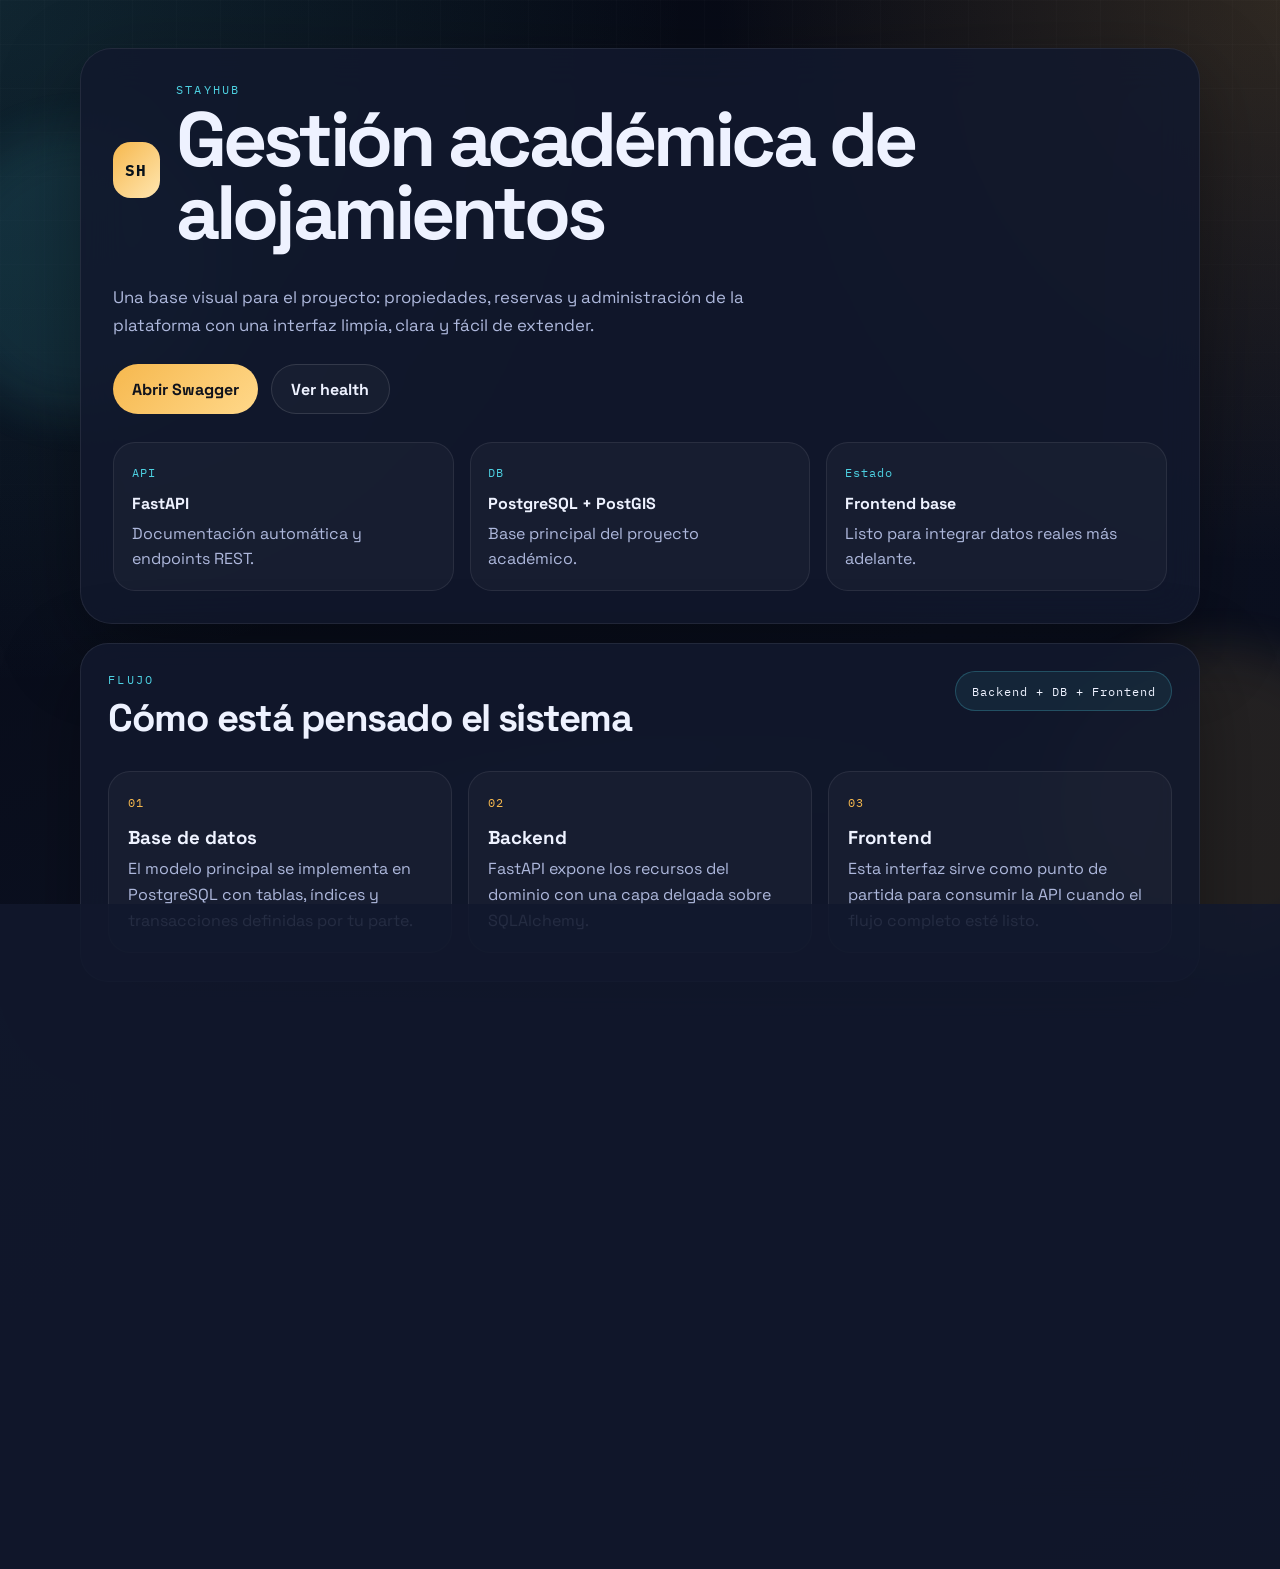
==== frontend/index.html @ 6fa6e51d "Frontend básico proporcionado por copilot" ====
<!doctype html>
<html lang="es">
  <head>
    <meta charset="UTF-8" />
    <meta name="viewport" content="width=device-width, initial-scale=1.0" />
    <title>StayHub | Gestión de Alojamientos</title>
    <meta
      name="description"
      content="Interfaz básica de StayHub para visualizar propiedades, reservas y estado del sistema."
    />
    <link rel="preconnect" href="https://fonts.googleapis.com" />
    <link rel="preconnect" href="https://fonts.gstatic.com" crossorigin />
    <link
      href="https://fonts.googleapis.com/css2?family=Space+Grotesk:wght@400;500;700&family=IBM+Plex+Mono:wght@400;500&display=swap"
      rel="stylesheet"
    />
    <link rel="stylesheet" href="styles.css" />
  </head>
  <body>
    <div class="backdrop backdrop-a"></div>
    <div class="backdrop backdrop-b"></div>

    <main class="shell">
      <header class="hero reveal">
        <div class="brand-row">
          <div class="brand-mark" aria-hidden="true">SH</div>
          <div>
            <p class="eyebrow">StayHub</p>
            <h1>Gestión académica de alojamientos</h1>
          </div>
        </div>

        <p class="hero-copy">
          Una base visual para el proyecto: propiedades, reservas y administración
          de la plataforma con una interfaz limpia, clara y fácil de extender.
        </p>

        <div class="hero-actions">
          <a class="button button-primary" href="http://localhost:8000/docs" target="_blank" rel="noreferrer">
            Abrir Swagger
          </a>
          <a class="button button-secondary" href="http://localhost:8000/health" target="_blank" rel="noreferrer">
            Ver health
          </a>
        </div>

        <section class="stats-grid" aria-label="Resumen del sistema">
          <article class="stat-card">
            <span class="stat-label">API</span>
            <strong>FastAPI</strong>
            <p>Documentación automática y endpoints REST.</p>
          </article>
          <article class="stat-card">
            <span class="stat-label">DB</span>
            <strong>PostgreSQL + PostGIS</strong>
            <p>Base principal del proyecto académico.</p>
          </article>
          <article class="stat-card">
            <span class="stat-label">Estado</span>
            <strong>Frontend base</strong>
            <p>Listo para integrar datos reales más adelante.</p>
          </article>
        </section>
      </header>

      <section class="panel reveal" style="--delay: 120ms">
        <div class="panel-head">
          <div>
            <p class="eyebrow">Flujo</p>
            <h2>Cómo está pensado el sistema</h2>
          </div>
          <span class="chip">Backend + DB + Frontend</span>
        </div>

        <div class="flow-grid">
          <article class="flow-card">
            <span class="flow-index">01</span>
            <h3>Base de datos</h3>
            <p>
              El modelo principal se implementa en PostgreSQL con tablas, índices
              y transacciones definidas por tu parte.
            </p>
          </article>
          <article class="flow-card">
            <span class="flow-index">02</span>
            <h3>Backend</h3>
            <p>
              FastAPI expone los recursos del dominio con una capa delgada sobre
              SQLAlchemy.
            </p>
          </article>
          <article class="flow-card">
            <span class="flow-index">03</span>
            <h3>Frontend</h3>
            <p>
              Esta interfaz sirve como punto de partida para consumir la API cuando
              el flujo completo esté listo.
            </p>
          </article>
        </div>
      </section>

      <section class="panel split reveal" style="--delay: 220ms">
        <div>
          <p class="eyebrow">Recursos</p>
          <h2>Endpoints principales</h2>
          <div class="endpoint-list" id="endpoint-list"></div>
        </div>

        <aside class="console-card">
          <p class="eyebrow">Vista previa</p>
          <h2>Panel de control</h2>
          <pre><code>GET /health
GET /usuarios
GET /propiedades
GET /reservas</code></pre>
          <p class="console-note">
            Cuando la base de datos esté finalizada, este frontend podrá conectarse
            a la API y mostrar datos reales.
          </p>
        </aside>
      </section>
    </main>

    <script src="app.js"></script>
  </body>
</html>
---- frontend/styles.css ----
:root {
  color-scheme: dark;
  --bg: #0b1020;
  --bg-soft: rgba(15, 20, 38, 0.75);
  --panel: rgba(18, 24, 45, 0.88);
  --panel-border: rgba(255, 255, 255, 0.08);
  --text: #eef2ff;
  --muted: #aeb8dc;
  --accent: #f6b84e;
  --accent-2: #4dd0e1;
  --shadow: 0 24px 80px rgba(0, 0, 0, 0.35);
}

* {
  box-sizing: border-box;
}

html {
  scroll-behavior: smooth;
}

body {
  margin: 0;
  min-height: 100vh;
  font-family: "Space Grotesk", system-ui, sans-serif;
  color: var(--text);
  background:
    radial-gradient(circle at top left, rgba(77, 208, 225, 0.14), transparent 34%),
    radial-gradient(circle at top right, rgba(246, 184, 78, 0.16), transparent 28%),
    linear-gradient(160deg, #060913 0%, #0b1020 48%, #090d17 100%);
}

body::before {
  content: "";
  position: fixed;
  inset: 0;
  background-image: linear-gradient(rgba(255, 255, 255, 0.03) 1px, transparent 1px),
    linear-gradient(90deg, rgba(255, 255, 255, 0.03) 1px, transparent 1px);
  background-size: 44px 44px;
  mask-image: linear-gradient(to bottom, rgba(0, 0, 0, 0.5), transparent 88%);
  pointer-events: none;
}

.backdrop {
  position: fixed;
  border-radius: 999px;
  filter: blur(24px);
  pointer-events: none;
  opacity: 0.9;
}

.backdrop-a {
  width: 18rem;
  height: 18rem;
  left: -4rem;
  top: 8rem;
  background: rgba(77, 208, 225, 0.12);
}

.backdrop-b {
  width: 20rem;
  height: 20rem;
  right: -6rem;
  bottom: -4rem;
  background: rgba(246, 184, 78, 0.12);
}

.shell {
  position: relative;
  width: min(1120px, calc(100% - 2rem));
  margin: 0 auto;
  padding: 3rem 0 4rem;
}

.hero,
.panel {
  border: 1px solid var(--panel-border);
  background: var(--panel);
  box-shadow: var(--shadow);
  backdrop-filter: blur(20px);
}

.hero {
  border-radius: 32px;
  padding: 2rem;
}

.brand-row {
  display: flex;
  gap: 1rem;
  align-items: center;
  margin-bottom: 1.5rem;
}

.brand-mark {
  display: grid;
  place-items: center;
  width: 3.5rem;
  height: 3.5rem;
  border-radius: 1.1rem;
  color: #07111a;
  font-family: "IBM Plex Mono", monospace;
  font-weight: 700;
  letter-spacing: 0.08em;
  background: linear-gradient(135deg, var(--accent), #ffe6b0);
}

.eyebrow {
  margin: 0 0 0.4rem;
  font-family: "IBM Plex Mono", monospace;
  font-size: 0.78rem;
  letter-spacing: 0.18em;
  text-transform: uppercase;
  color: var(--accent-2);
}

h1,
h2,
h3,
p {
  margin-top: 0;
}

h1 {
  margin-bottom: 0.6rem;
  font-size: clamp(2.5rem, 6vw, 5rem);
  line-height: 0.95;
  letter-spacing: -0.05em;
}

h2 {
  margin-bottom: 0.8rem;
  font-size: clamp(1.6rem, 3vw, 2.4rem);
  letter-spacing: -0.04em;
}

.hero-copy {
  max-width: 62ch;
  margin-bottom: 1.5rem;
  color: var(--muted);
  font-size: 1.05rem;
  line-height: 1.7;
}

.hero-actions {
  display: flex;
  flex-wrap: wrap;
  gap: 0.8rem;
  margin-bottom: 1.75rem;
}

.button {
  display: inline-flex;
  align-items: center;
  justify-content: center;
  min-height: 3rem;
  padding: 0.85rem 1.2rem;
  border-radius: 999px;
  text-decoration: none;
  font-weight: 700;
  transition: transform 180ms ease, background 180ms ease, color 180ms ease, border-color 180ms ease;
}

.button:hover {
  transform: translateY(-2px);
}

.button-primary {
  color: #10131c;
  background: linear-gradient(135deg, var(--accent), #ffd88a);
}

.button-secondary {
  border: 1px solid rgba(255, 255, 255, 0.12);
  color: var(--text);
  background: rgba(255, 255, 255, 0.03);
}

.stats-grid,
.flow-grid {
  display: grid;
  gap: 1rem;
}

.stats-grid {
  grid-template-columns: repeat(3, minmax(0, 1fr));
}

.stat-card,
.flow-card,
.console-card {
  border: 1px solid rgba(255, 255, 255, 0.08);
  border-radius: 22px;
  background: rgba(255, 255, 255, 0.03);
}

.stat-card {
  padding: 1.1rem;
}

.stat-label,
.chip,
.flow-index {
  font-family: "IBM Plex Mono", monospace;
  font-size: 0.78rem;
  letter-spacing: 0.08em;
}

.stat-label {
  display: inline-block;
  margin-bottom: 0.8rem;
  color: var(--accent-2);
}

.stat-card strong,
.flow-card h3,
.console-card h2 {
  display: block;
  margin-bottom: 0.45rem;
}

.stat-card p,
.flow-card p,
.console-note,
.endpoint-item p {
  margin-bottom: 0;
  color: var(--muted);
  line-height: 1.6;
}

.panel {
  margin-top: 1.2rem;
  border-radius: 28px;
  padding: 1.7rem;
}

.panel-head,
.split {
  display: grid;
  gap: 1rem;
}

.panel-head {
  grid-template-columns: 1fr auto;
  align-items: start;
  margin-bottom: 1rem;
}

.chip {
  padding: 0.7rem 0.95rem;
  border-radius: 999px;
  border: 1px solid rgba(77, 208, 225, 0.25);
  color: var(--text);
  background: rgba(77, 208, 225, 0.08);
}

.flow-grid {
  grid-template-columns: repeat(3, minmax(0, 1fr));
}

.flow-card {
  padding: 1.2rem;
}

.flow-index {
  display: inline-flex;
  margin-bottom: 1rem;
  color: var(--accent);
}

.split {
  grid-template-columns: 1.2fr 0.8fr;
}

.endpoint-list {
  display: grid;
  gap: 0.85rem;
}

.endpoint-item {
  display: flex;
  justify-content: space-between;
  gap: 1rem;
  align-items: start;
  padding: 1rem 1.1rem;
  border-radius: 18px;
  background: rgba(255, 255, 255, 0.035);
  border: 1px solid rgba(255, 255, 255, 0.07);
}

.endpoint-item code,
.console-card code {
  font-family: "IBM Plex Mono", monospace;
  color: #f8d996;
}

.console-card {
  padding: 1.35rem;
}

.console-card pre {
  margin: 1rem 0;
  padding: 1rem;
  overflow: auto;
  border-radius: 18px;
  background: rgba(0, 0, 0, 0.3);
}

.reveal {
  opacity: 0;
  transform: translateY(18px);
  animation: rise 700ms ease forwards;
  animation-delay: var(--delay, 0ms);
}

@keyframes rise {
  to {
    opacity: 1;
    transform: translateY(0);
  }
}

@media (max-width: 900px) {
  .stats-grid,
  .flow-grid,
  .split,
  .panel-head {
    grid-template-columns: 1fr;
  }

  .hero {
    padding: 1.4rem;
  }

  .panel {
    padding: 1.25rem;
  }
}

@media (max-width: 640px) {
  .shell {
    width: min(100% - 1rem, 1120px);
    padding-top: 0.5rem;
  }

  h1 {
    font-size: clamp(2.1rem, 11vw, 3.4rem);
  }

  .hero-actions {
    flex-direction: column;
  }

  .button {
    width: 100%;
  }

  .endpoint-item {
    flex-direction: column;
  }
}
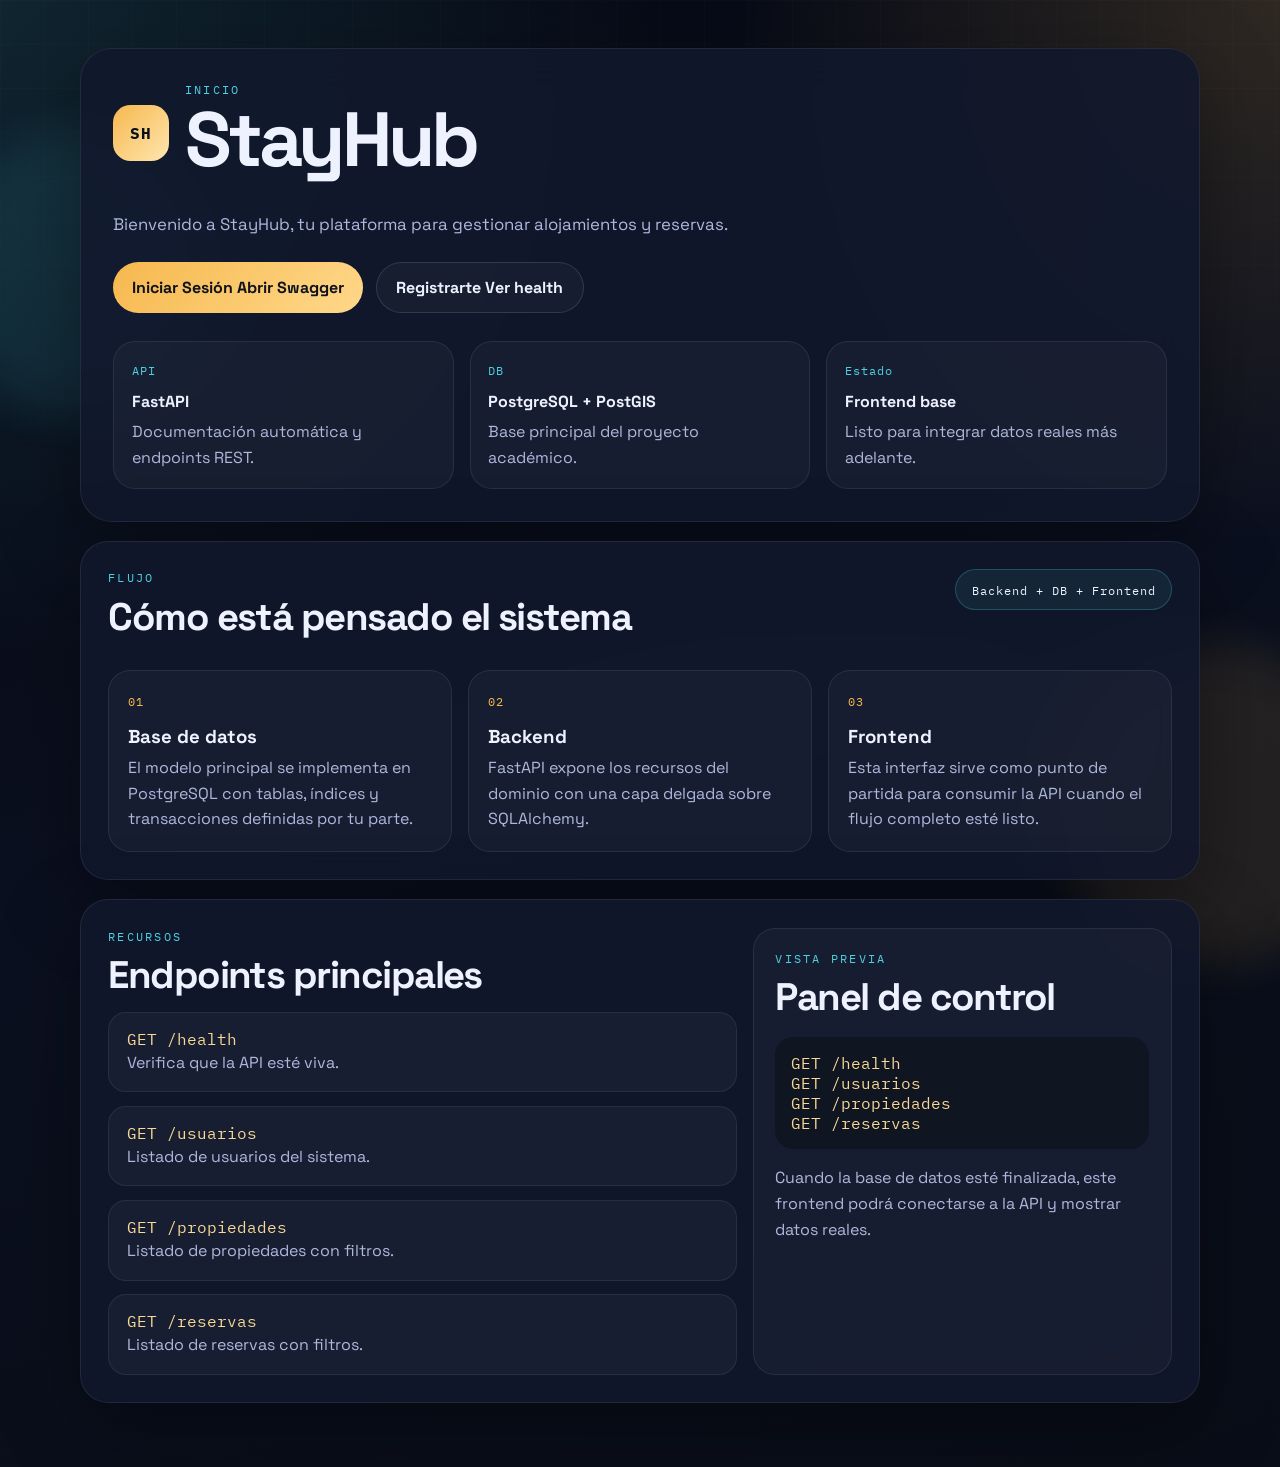
==== commit 75d9f7a5: "Update index.html" ====
--- a/frontend/index.html
+++ b/frontend/index.html
@@ -3,7 +3,7 @@
   <head>
     <meta charset="UTF-8" />
     <meta name="viewport" content="width=device-width, initial-scale=1.0" />
-    <title>StayHub | Gestión de Alojamientos</title>
+    <title>StayHub | Inicio</title>
     <meta
       name="description"
       content="Interfaz básica de StayHub para visualizar propiedades, reservas y estado del sistema."
@@ -25,21 +25,22 @@
         <div class="brand-row">
           <div class="brand-mark" aria-hidden="true">SH</div>
           <div>
-            <p class="eyebrow">StayHub</p>
-            <h1>Gestión académica de alojamientos</h1>
+            <p class="eyebrow">Inicio</p>
+            <h1>StayHub</h1>
           </div>
         </div>
 
         <p class="hero-copy">
-          Una base visual para el proyecto: propiedades, reservas y administración
-          de la plataforma con una interfaz limpia, clara y fácil de extender.
+          Bienvenido a StayHub, tu plataforma para gestionar alojamientos y reservas.
         </p>
 
         <div class="hero-actions">
           <a class="button button-primary" href="http://localhost:8000/docs" target="_blank" rel="noreferrer">
+            Iniciar Sesión
             Abrir Swagger
           </a>
           <a class="button button-secondary" href="http://localhost:8000/health" target="_blank" rel="noreferrer">
+            Registrarte
             Ver health
           </a>
         </div>
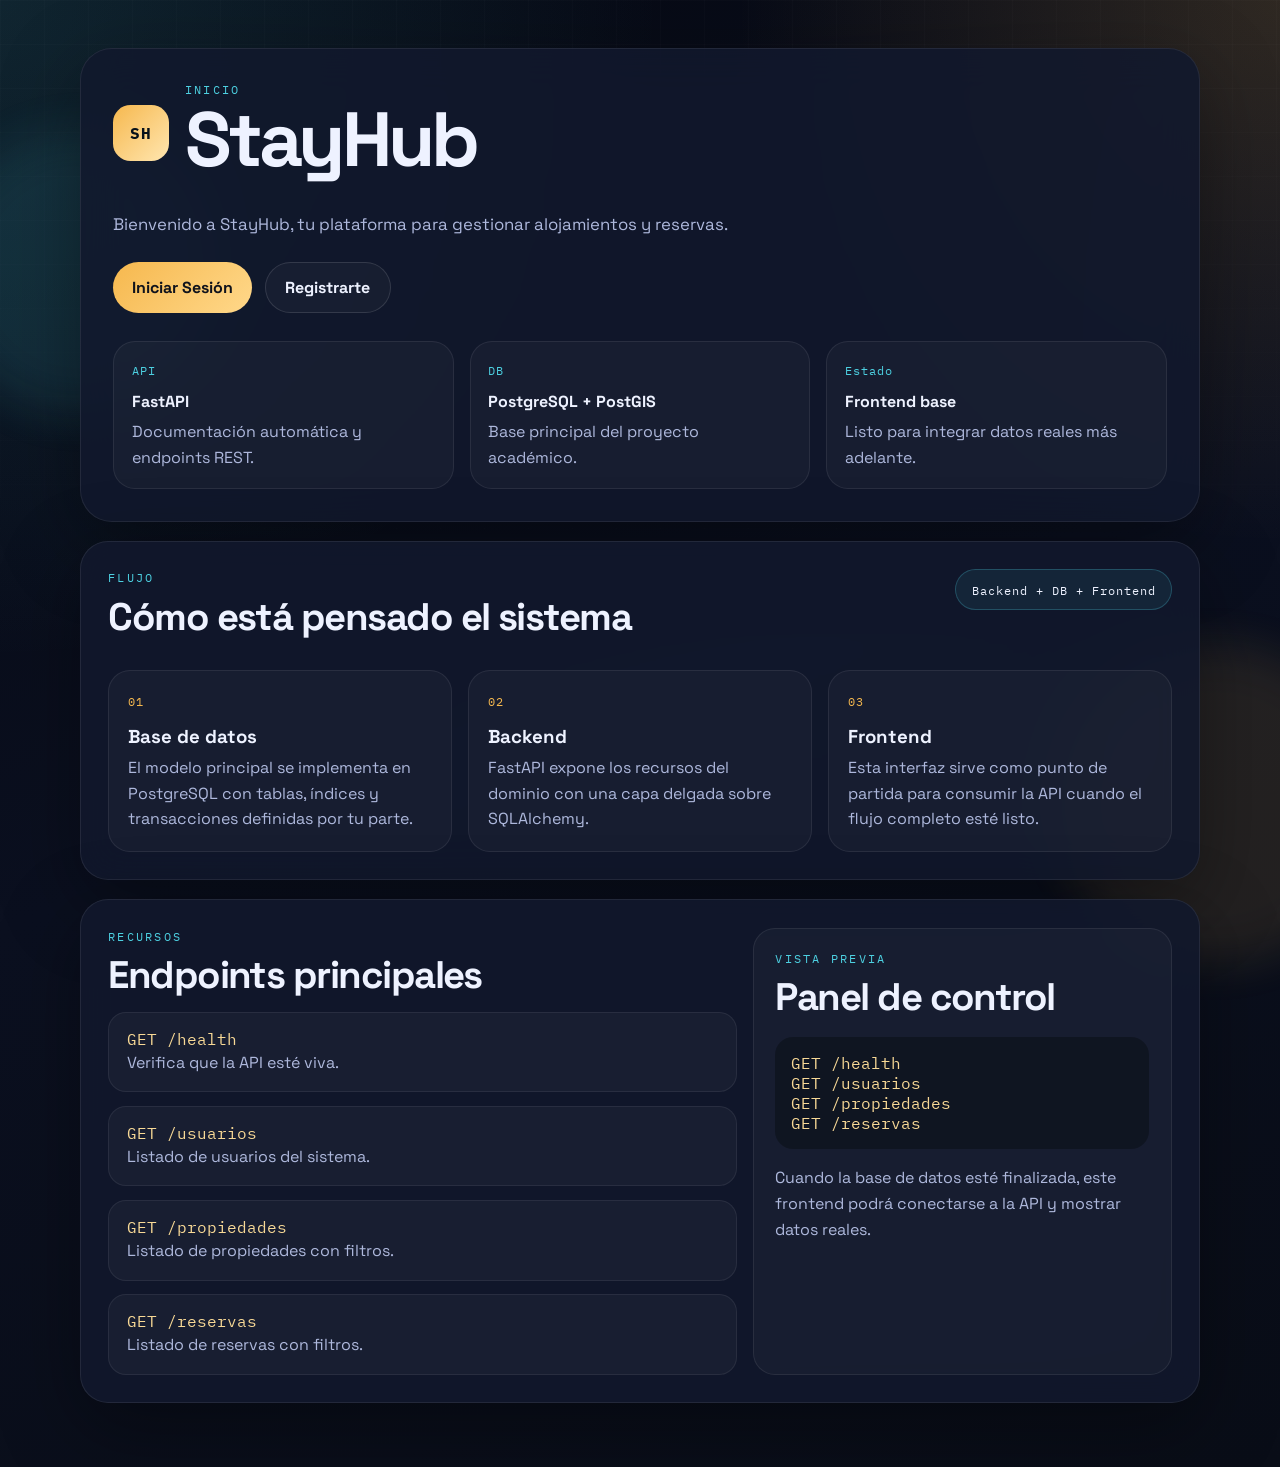
==== commit 73086426: "Frontend" ====
--- a/frontend/index.html
+++ b/frontend/index.html
@@ -37,11 +37,9 @@
         <div class="hero-actions">
           <a class="button button-primary" href="http://localhost:8000/docs" target="_blank" rel="noreferrer">
             Iniciar Sesión
-            Abrir Swagger
           </a>
-          <a class="button button-secondary" href="http://localhost:8000/health" target="_blank" rel="noreferrer">
+          <a class="button button-secondary" href="register.html">
             Registrarte
-            Ver health
           </a>
         </div>
 
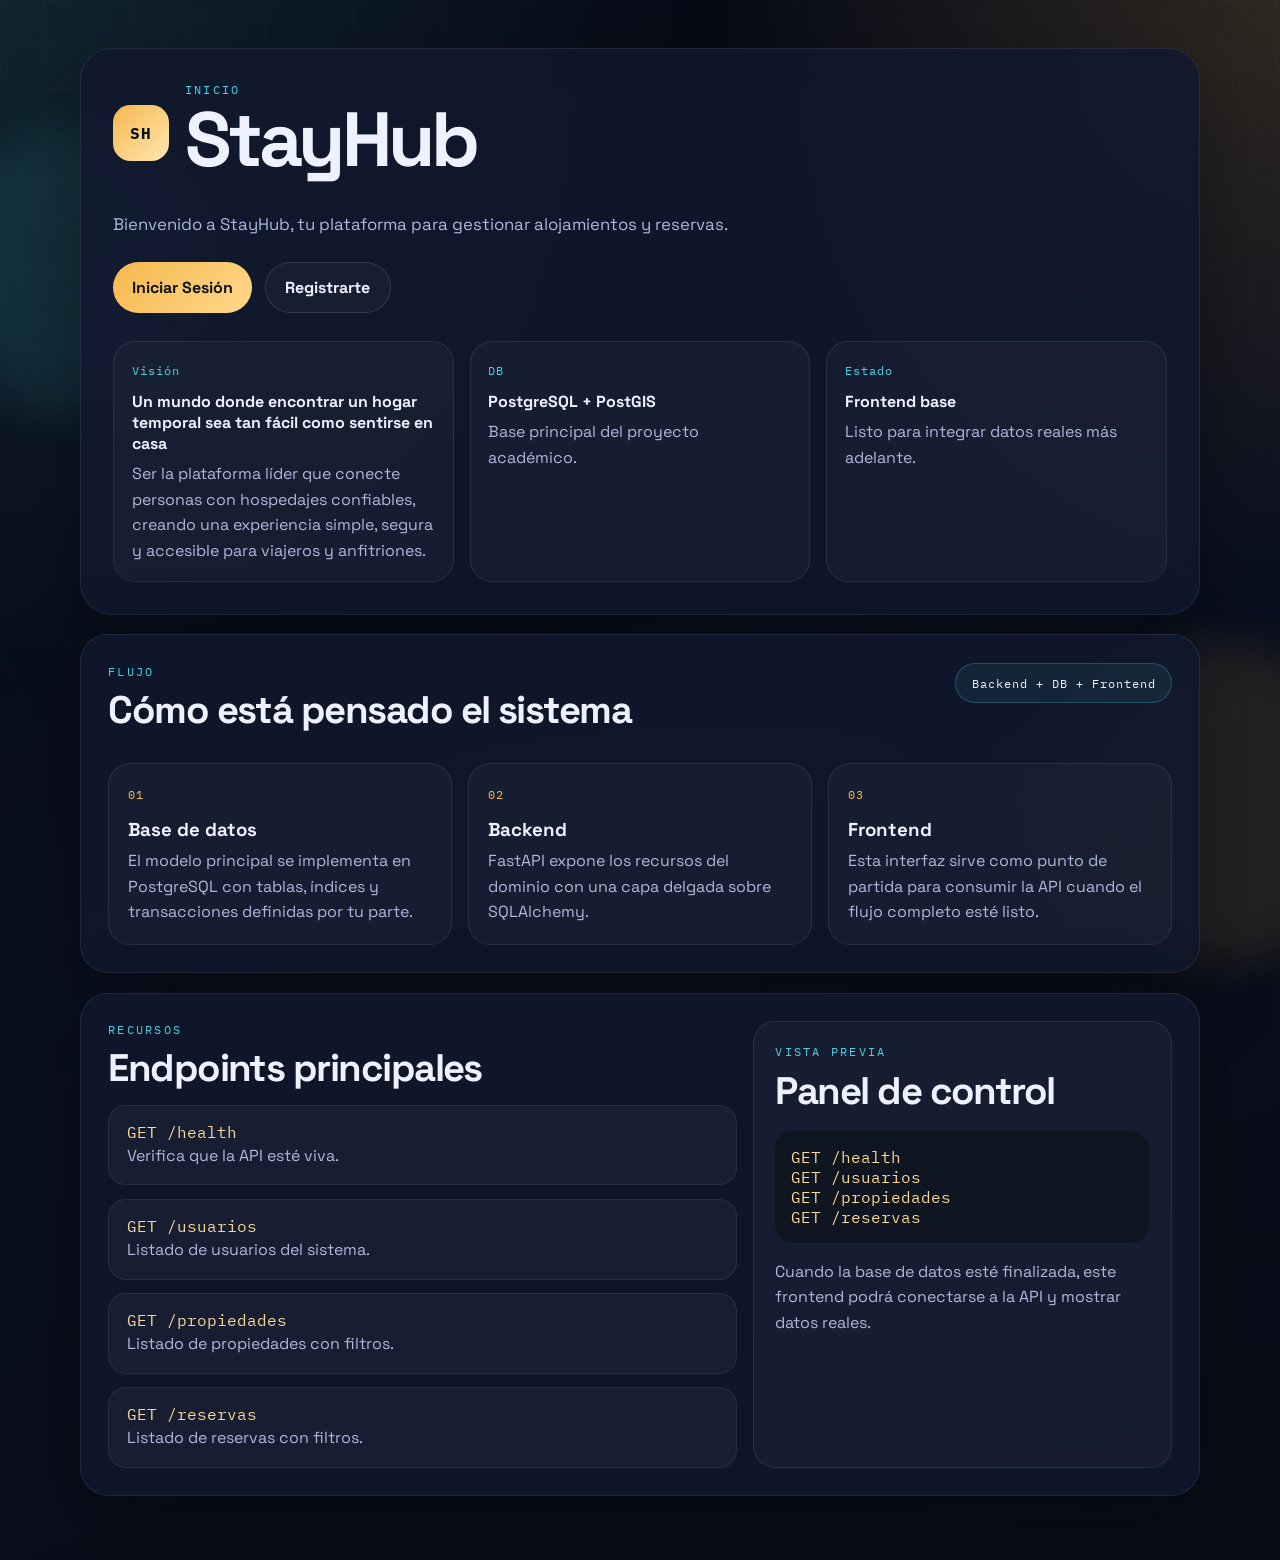
==== commit 4d3fadd4: "Frontend inicio actualizado" ====
--- a/frontend/index.html
+++ b/frontend/index.html
@@ -45,9 +45,9 @@
 
         <section class="stats-grid" aria-label="Resumen del sistema">
           <article class="stat-card">
-            <span class="stat-label">API</span>
-            <strong>FastAPI</strong>
-            <p>Documentación automática y endpoints REST.</p>
+            <span class="stat-label">Visión</span>
+            <strong>Un mundo donde encontrar un hogar temporal sea tan fácil como sentirse en casa</strong>
+            <p>Ser la plataforma líder que conecte personas con hospedajes confiables, creando una experiencia simple, segura y accesible para viajeros y anfitriones.</p>
           </article>
           <article class="stat-card">
             <span class="stat-label">DB</span>
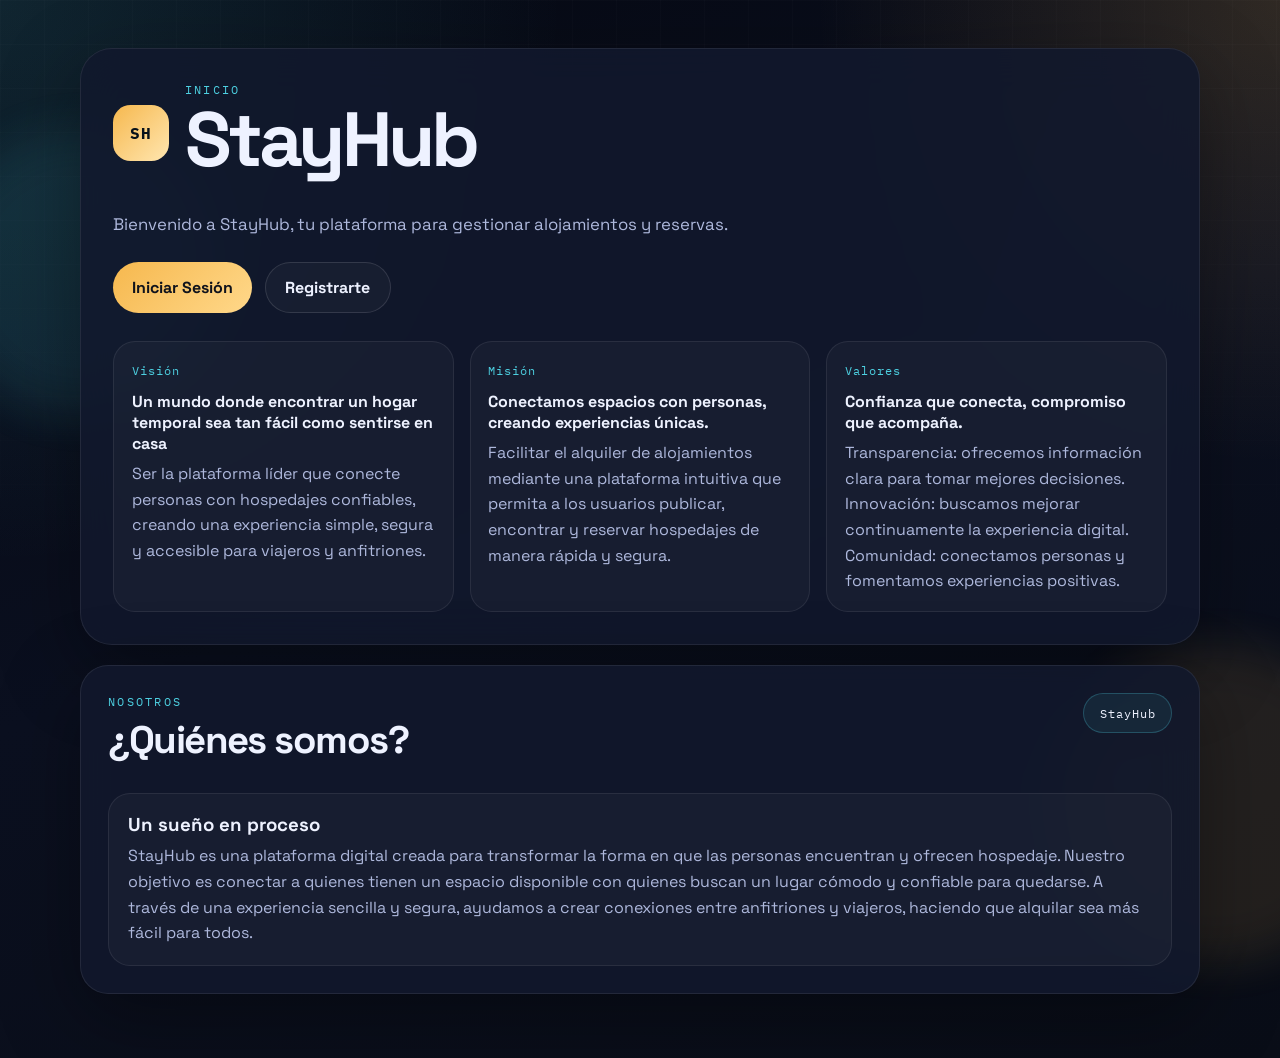
==== commit ca601003: "inicio Frontend actualizado" ====
--- a/frontend/index.html
+++ b/frontend/index.html
@@ -50,14 +50,16 @@
             <p>Ser la plataforma líder que conecte personas con hospedajes confiables, creando una experiencia simple, segura y accesible para viajeros y anfitriones.</p>
           </article>
           <article class="stat-card">
-            <span class="stat-label">DB</span>
-            <strong>PostgreSQL + PostGIS</strong>
-            <p>Base principal del proyecto académico.</p>
+            <span class="stat-label">Misión</span>
+            <strong>Conectamos espacios con personas, creando experiencias únicas.</strong>
+            <p>Facilitar el alquiler de alojamientos mediante una plataforma intuitiva que permita a los usuarios publicar, encontrar y reservar hospedajes de manera rápida y segura.</p>
           </article>
           <article class="stat-card">
-            <span class="stat-label">Estado</span>
-            <strong>Frontend base</strong>
-            <p>Listo para integrar datos reales más adelante.</p>
+            <span class="stat-label">Valores</span>
+            <strong>Confianza que conecta, compromiso que acompaña.</strong>
+            <p>Transparencia: ofrecemos información clara para tomar mejores decisiones.
+              Innovación: buscamos mejorar continuamente la experiencia digital.
+              Comunidad: conectamos personas y fomentamos experiencias positivas.</p>
           </article>
         </section>
       </header>
@@ -65,60 +67,23 @@
       <section class="panel reveal" style="--delay: 120ms">
         <div class="panel-head">
           <div>
-            <p class="eyebrow">Flujo</p>
-            <h2>Cómo está pensado el sistema</h2>
+            <p class="eyebrow">Nosotros</p>
+            <h2>¿Quiénes somos?</h2>
           </div>
-          <span class="chip">Backend + DB + Frontend</span>
+          <span class="chip">StayHub</span>
         </div>
 
-        <div class="flow-grid">
+        <div class="flow-grid1">
           <article class="flow-card">
-            <span class="flow-index">01</span>
-            <h3>Base de datos</h3>
+            <h3>Un sueño en proceso</h3>
             <p>
-              El modelo principal se implementa en PostgreSQL con tablas, índices
-              y transacciones definidas por tu parte.
-            </p>
-          </article>
-          <article class="flow-card">
-            <span class="flow-index">02</span>
-            <h3>Backend</h3>
-            <p>
-              FastAPI expone los recursos del dominio con una capa delgada sobre
-              SQLAlchemy.
-            </p>
-          </article>
-          <article class="flow-card">
-            <span class="flow-index">03</span>
-            <h3>Frontend</h3>
-            <p>
-              Esta interfaz sirve como punto de partida para consumir la API cuando
-              el flujo completo esté listo.
+              StayHub es una plataforma digital creada para transformar la forma en que las personas encuentran y ofrecen hospedaje. Nuestro objetivo es conectar a quienes tienen un espacio disponible con quienes buscan un lugar cómodo y confiable para quedarse. A través de una experiencia sencilla y segura, ayudamos a crear conexiones entre anfitriones y viajeros, haciendo que alquilar sea más fácil para todos.
             </p>
           </article>
         </div>
       </section>
 
-      <section class="panel split reveal" style="--delay: 220ms">
-        <div>
-          <p class="eyebrow">Recursos</p>
-          <h2>Endpoints principales</h2>
-          <div class="endpoint-list" id="endpoint-list"></div>
-        </div>
-
-        <aside class="console-card">
-          <p class="eyebrow">Vista previa</p>
-          <h2>Panel de control</h2>
-          <pre><code>GET /health
-GET /usuarios
-GET /propiedades
-GET /reservas</code></pre>
-          <p class="console-note">
-            Cuando la base de datos esté finalizada, este frontend podrá conectarse
-            a la API y mostrar datos reales.
-          </p>
-        </aside>
-      </section>
+      
     </main>
 
     <script src="app.js"></script>
--- a/frontend/styles.css
+++ b/frontend/styles.css
@@ -258,6 +258,10 @@
   grid-template-columns: repeat(3, minmax(0, 1fr));
 }
 
+.flow-grid1 {
+    grid-template-columns: 1fr;
+}
+
 .flow-card {
   padding: 1.2rem;
 }
